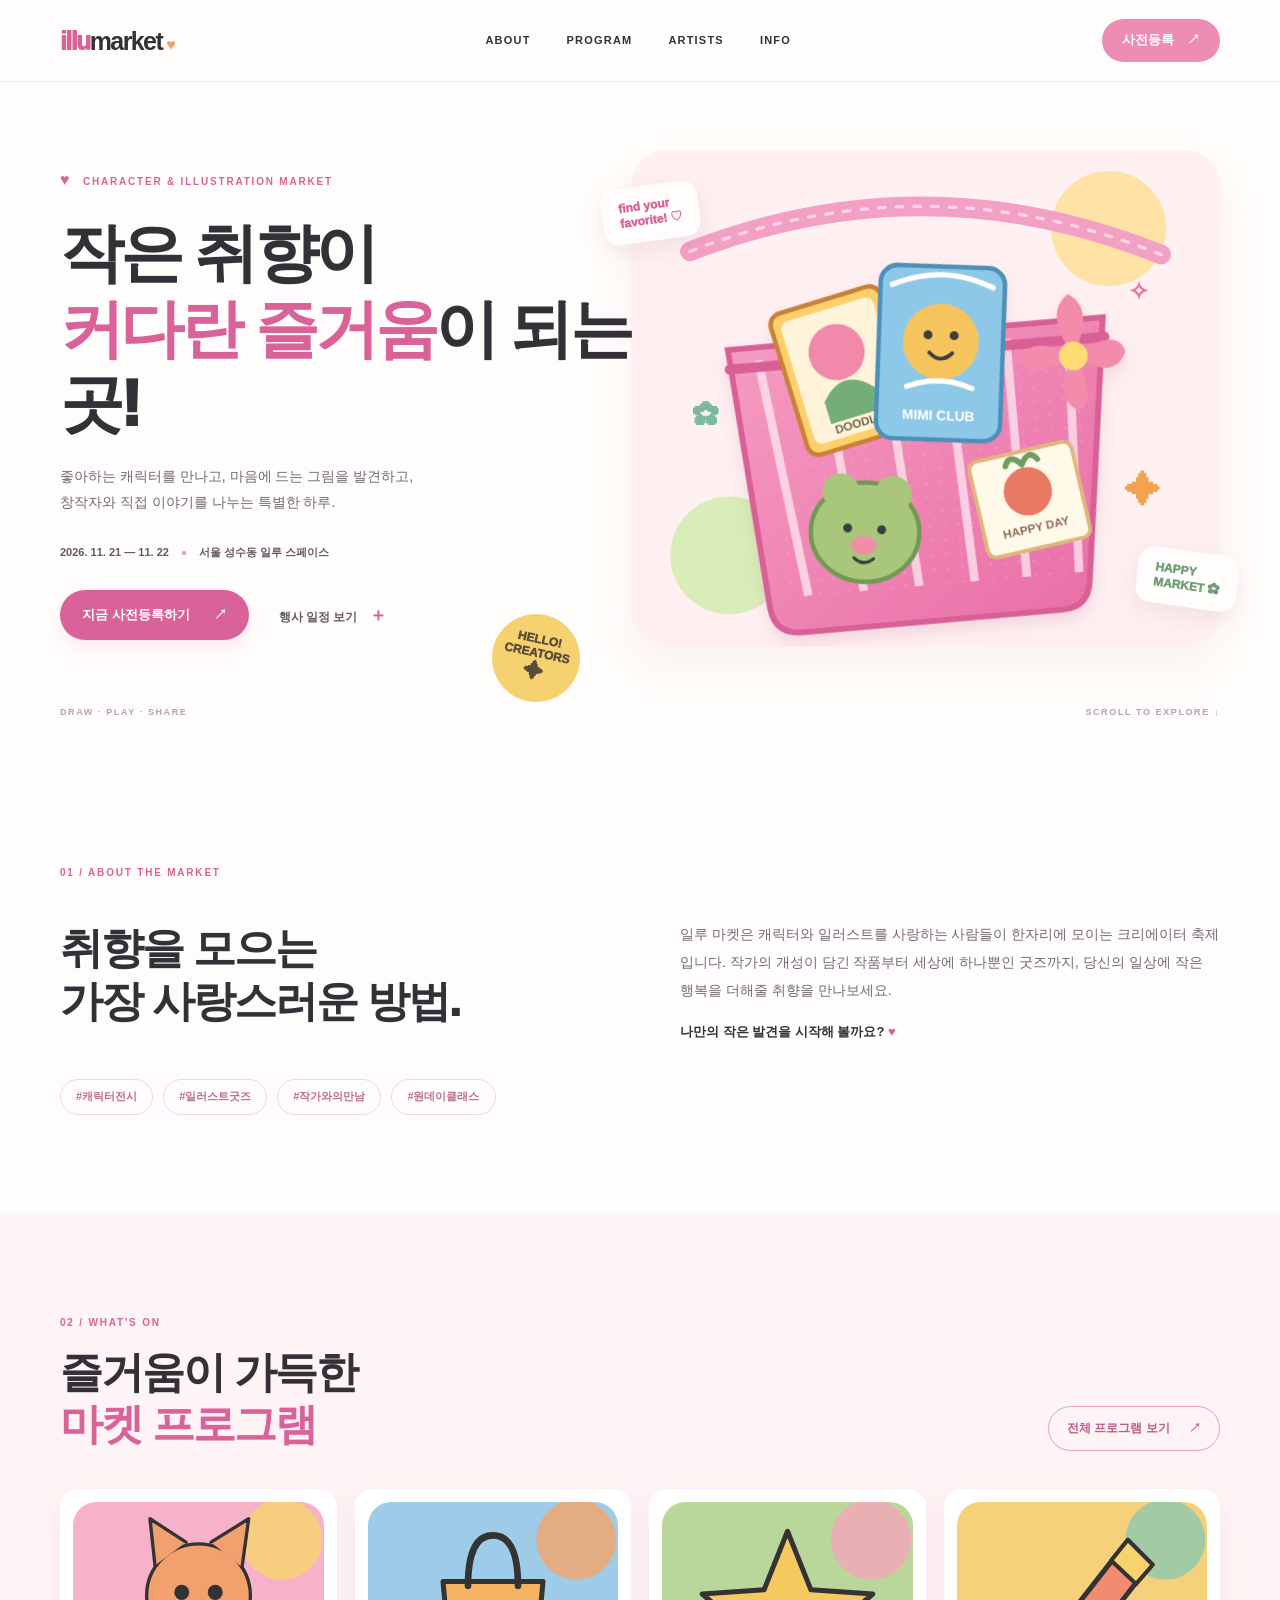
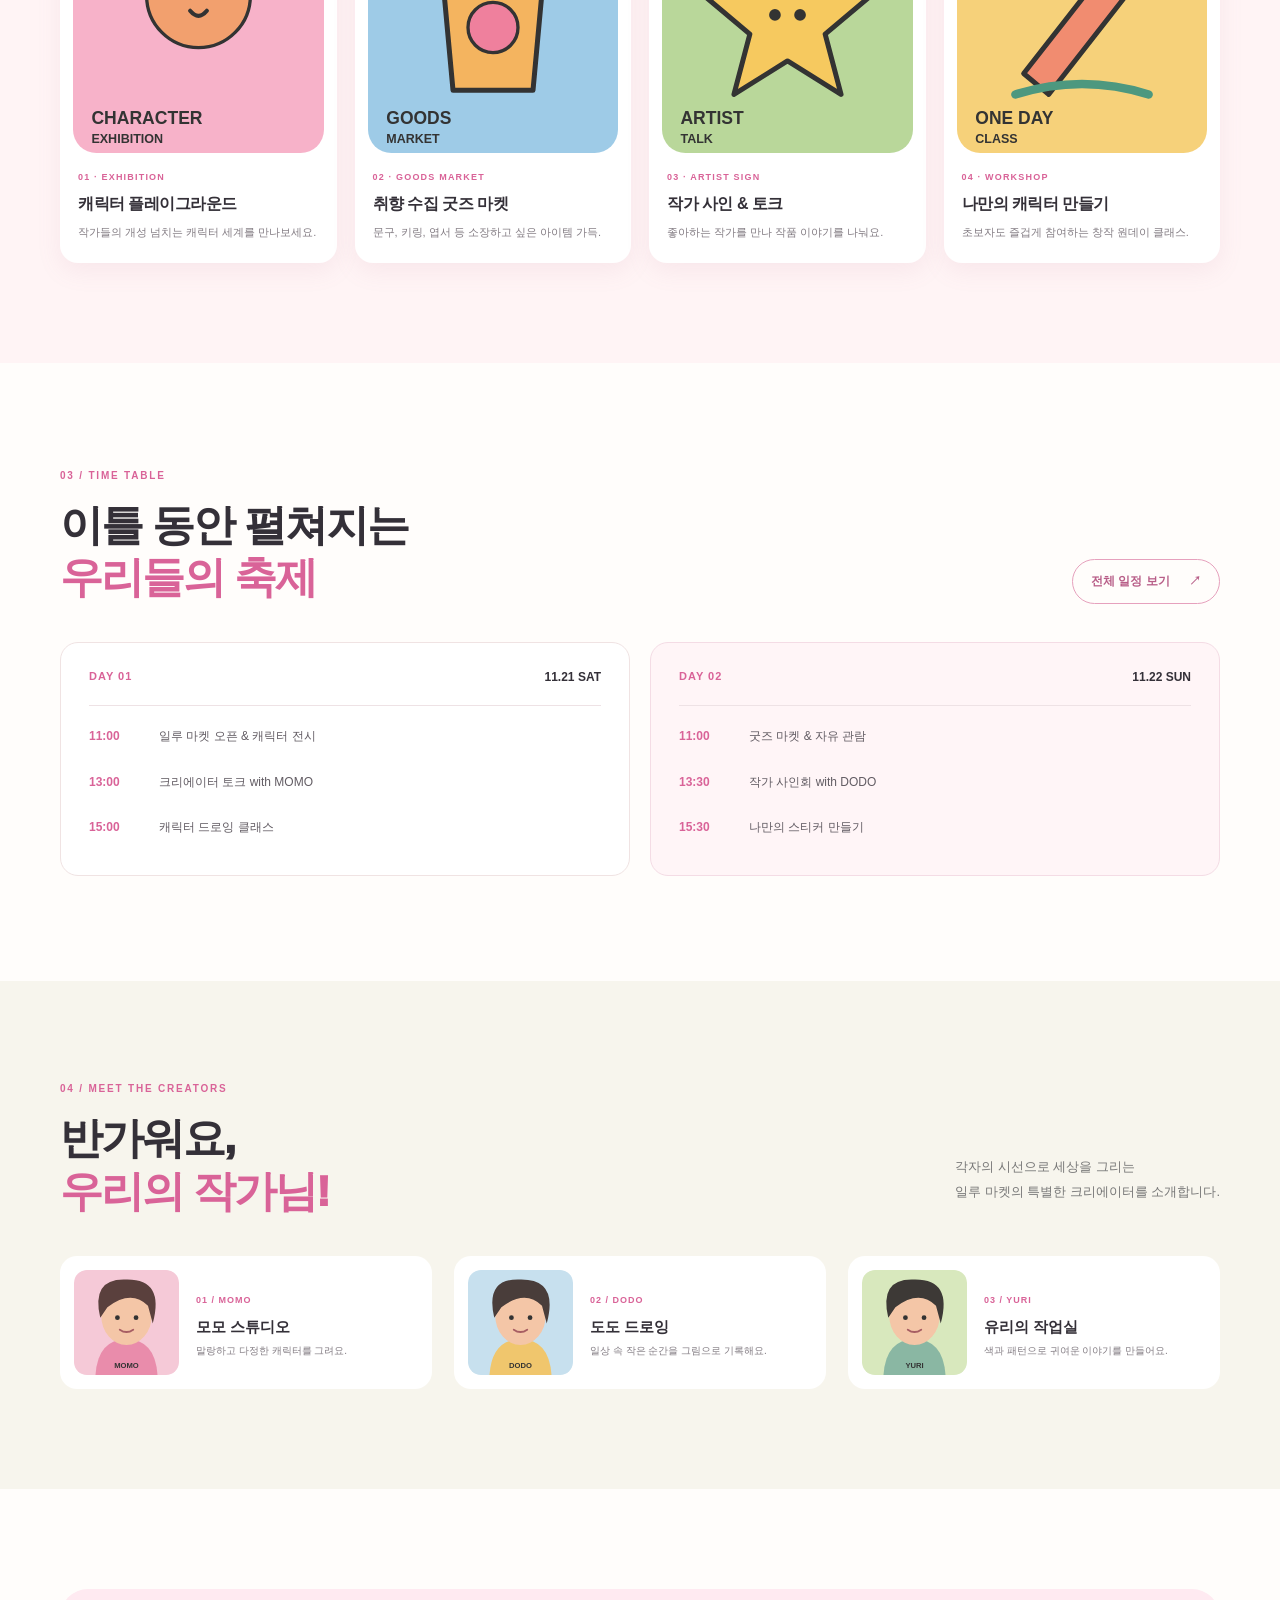
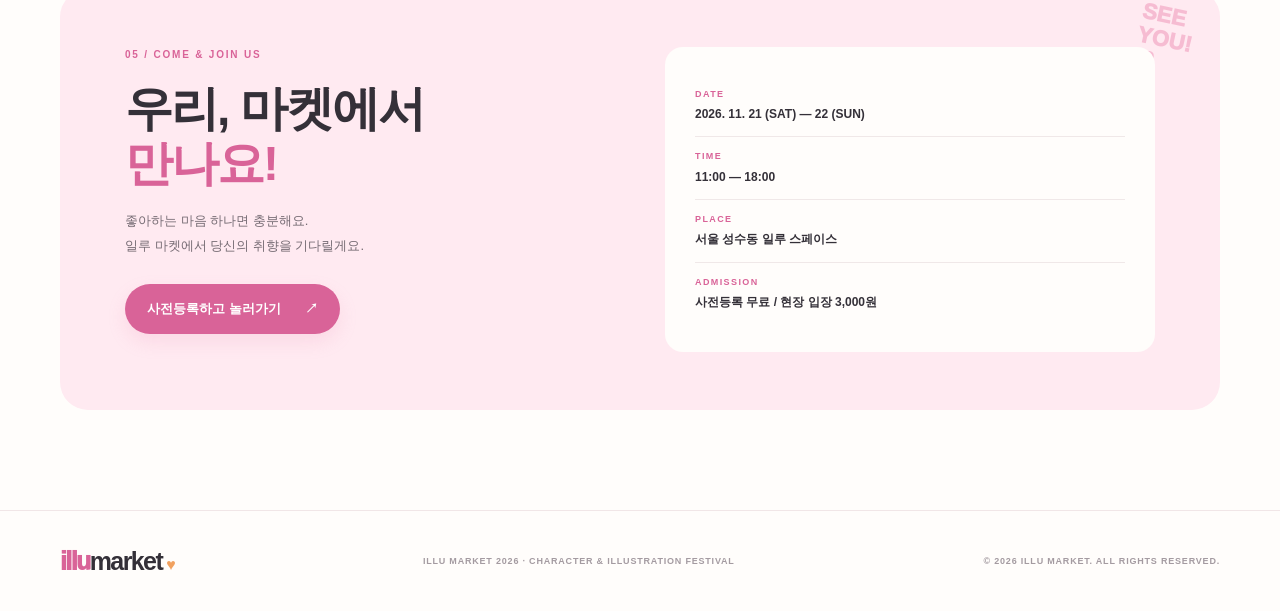
==== index.html @ d13d4440 "Add files via upload" ====
<!DOCTYPE html>
<html lang="ko">
<head>
  <meta charset="UTF-8">
  <meta name="viewport" content="width=device-width, initial-scale=1.0">
  <meta name="description" content="캐릭터 창작자와 일러스트 작가가 함께하는 일루 마켓 2026">
  <title>ILLU MARKET 2026 | 일루 마켓</title>
  <link rel="stylesheet" href="css/style.css">
  <script src="js/main.js" defer></script>
</head>
<body>
  <header class="site-header">
    <a class="brand" href="#home" aria-label="일루 마켓 홈">illu<span>market</span><b>♥</b></a>
    <nav class="main-nav" aria-label="주요 메뉴">
      <a href="#about">ABOUT</a><a href="#program">PROGRAM</a><a href="#artists">ARTISTS</a><a href="#info">INFO</a>
    </nav>
    <a class="header-cta" href="register.html">사전등록 <span>↗</span></a>
    <button class="menu-toggle" aria-label="메뉴 열기">☰</button>
  </header>

  <main id="home">
    <section class="hero section-wrap">
      <div class="hero-copy">
        <p class="eyebrow"><span>♥</span> CHARACTER & ILLUSTRATION MARKET</p>
        <h1>작은 취향이<br><em>커다란 즐거움</em>이 되는 곳!</h1>
        <p class="hero-desc">좋아하는 캐릭터를 만나고, 마음에 드는 그림을 발견하고,<br>창작자와 직접 이야기를 나누는 특별한 하루.</p>
        <div class="hero-meta"><span>2026. 11. 21 — 11. 22</span><i></i><span>서울 성수동 일루 스페이스</span></div>
        <div class="hero-actions"><a class="btn-primary" href="register.html">지금 사전등록하기 <b>↗</b></a><button class="text-button" data-modal="schedule-modal">행사 일정 보기 <span>＋</span></button></div>
        <div class="hero-sticker">HELLO!<br>CREATORS <span>✦</span></div>
      </div>
      <div class="hero-art"><img src="assets/hero-market.svg" alt="핑크 장바구니 안에 캐릭터 굿즈와 일러스트 소품이 담긴 축제 메인 일러스트"><span class="floating-note note-one">find your<br>favorite! ♡</span><span class="floating-note note-two">HAPPY<br>MARKET ✿</span></div>
      <div class="hero-bottom"><span>DRAW · PLAY · SHARE</span><span>SCROLL TO EXPLORE ↓</span></div>
    </section>

    <section class="intro section-wrap" id="about">
      <div class="section-label">01 / ABOUT THE MARKET</div>
      <div class="intro-grid"><h2>취향을 모으는<br>가장 사랑스러운 방법.</h2><div><p>일루 마켓은 캐릭터와 일러스트를 사랑하는 사람들이 한자리에 모이는 크리에이터 축제입니다. 작가의 개성이 담긴 작품부터 세상에 하나뿐인 굿즈까지, 당신의 일상에 작은 행복을 더해줄 취향을 만나보세요.</p><strong>나만의 작은 발견을 시작해 볼까요? <span>♥</span></strong></div></div>
      <div class="keyword-row"><span>#캐릭터전시</span><span>#일러스트굿즈</span><span>#작가와의만남</span><span>#원데이클래스</span></div>
    </section>

    <section class="program-section" id="program">
      <div class="section-wrap">
        <div class="section-heading"><div><div class="section-label">02 / WHAT'S ON</div><h2>즐거움이 가득한<br><em>마켓 프로그램</em></h2></div><button class="btn-outline" data-modal="program-modal">전체 프로그램 보기 <b>↗</b></button></div>
        <div class="program-grid">
          <article class="program-card"><img src="assets/character-exhibition.svg" alt="캐릭터 전시 일러스트"><div class="card-meta">01 · EXHIBITION</div><h3>캐릭터 플레이그라운드</h3><p>작가들의 개성 넘치는 캐릭터 세계를 만나보세요.</p></article>
          <article class="program-card"><img src="assets/goods-market.svg" alt="굿즈 마켓 일러스트"><div class="card-meta">02 · GOODS MARKET</div><h3>취향 수집 굿즈 마켓</h3><p>문구, 키링, 엽서 등 소장하고 싶은 아이템 가득.</p></article>
          <article class="program-card"><img src="assets/artist-talk.svg" alt="작가 토크 일러스트"><div class="card-meta">03 · ARTIST SIGN</div><h3>작가 사인 & 토크</h3><p>좋아하는 작가를 만나 작품 이야기를 나눠요.</p></article>
          <article class="program-card"><img src="assets/one-day-class.svg" alt="원데이 클래스 일러스트"><div class="card-meta">04 · WORKSHOP</div><h3>나만의 캐릭터 만들기</h3><p>초보자도 즐겁게 참여하는 창작 원데이 클래스.</p></article>
        </div>
      </div>
    </section>

    <section class="schedule section-wrap">
      <div class="section-heading"><div><div class="section-label">03 / TIME TABLE</div><h2>이틀 동안 펼쳐지는<br><em>우리들의 축제</em></h2></div><button class="btn-outline" data-modal="schedule-modal">전체 일정 보기 <b>↗</b></button></div>
      <div class="schedule-preview">
        <div class="day-card"><div class="day-top"><span>DAY 01</span><b>11.21 SAT</b></div><div class="time-row"><time>11:00</time><span>일루 마켓 오픈 & 캐릭터 전시</span></div><div class="time-row"><time>13:00</time><span>크리에이터 토크 with MOMO</span></div><div class="time-row"><time>15:00</time><span>캐릭터 드로잉 클래스</span></div></div>
        <div class="day-card day-pink"><div class="day-top"><span>DAY 02</span><b>11.22 SUN</b></div><div class="time-row"><time>11:00</time><span>굿즈 마켓 & 자유 관람</span></div><div class="time-row"><time>13:30</time><span>작가 사인회 with DODO</span></div><div class="time-row"><time>15:30</time><span>나만의 스티커 만들기</span></div></div>
      </div>
    </section>

    <section class="artists-section" id="artists"><div class="section-wrap">
      <div class="section-heading"><div><div class="section-label">04 / MEET THE CREATORS</div><h2>반가워요,<br><em>우리의 작가님!</em></h2></div><p class="heading-desc">각자의 시선으로 세상을 그리는<br>일루 마켓의 특별한 크리에이터를 소개합니다.</p></div>
      <div class="artist-grid">
        <article class="artist"><img src="assets/artist-1.svg" alt="일러스트 작가 모모 캐릭터 초상화"><div><b>01 / MOMO</b><h3>모모 스튜디오</h3><p>말랑하고 다정한 캐릭터를 그려요.</p></div></article>
        <article class="artist"><img src="assets/artist-2.svg" alt="일러스트 작가 도도 캐릭터 초상화"><div><b>02 / DODO</b><h3>도도 드로잉</h3><p>일상 속 작은 순간을 그림으로 기록해요.</p></div></article>
        <article class="artist"><img src="assets/artist-3.svg" alt="일러스트 작가 유리 캐릭터 초상화"><div><b>03 / YURI</b><h3>유리의 작업실</h3><p>색과 패턴으로 귀여운 이야기를 만들어요.</p></div></article>
      </div>
    </div></section>

    <section class="visit section-wrap" id="info">
      <div class="visit-card"><div><div class="section-label">05 / COME & JOIN US</div><h2>우리, 마켓에서<br><em>만나요!</em></h2><p>좋아하는 마음 하나면 충분해요.<br>일루 마켓에서 당신의 취향을 기다릴게요.</p><a class="btn-primary" href="register.html">사전등록하고 놀러가기 <b>↗</b></a></div><div class="visit-details"><div><small>DATE</small><b>2026. 11. 21 (SAT) — 22 (SUN)</b></div><div><small>TIME</small><b>11:00 — 18:00</b></div><div><small>PLACE</small><b>서울 성수동 일루 스페이스</b></div><div><small>ADMISSION</small><b>사전등록 무료 / 현장 입장 3,000원</b></div></div><span class="visit-doodle">SEE<br>YOU!<br>♡</span></div>
    </section>
  </main>

  <footer class="site-footer"><a class="brand" href="#home">illu<span>market</span><b>♥</b></a><p>ILLU MARKET 2026 · CHARACTER & ILLUSTRATION FESTIVAL</p><span>© 2026 ILLU MARKET. ALL RIGHTS RESERVED.</span></footer>

  <!-- 일정 팝업 -->
  <div class="modal" id="schedule-modal" role="dialog" aria-modal="true" aria-labelledby="schedule-title">
    <div class="modal-panel"><button class="modal-close" aria-label="닫기">×</button><div class="section-label">FULL TIME TABLE</div><h2 id="schedule-title">전체 행사 일정</h2>
      <h3>DAY 01 · 11월 21일 토요일</h3><div class="modal-line"><time>11:00</time><span>마켓 오픈 / 캐릭터 전시</span></div><div class="modal-line"><time>12:00</time><span>굿즈 마켓 자유 관람</span></div><div class="modal-line"><time>13:00</time><span>크리에이터 토크 · MOMO</span></div><div class="modal-line"><time>15:00</time><span>캐릭터 드로잉 클래스</span></div><div class="modal-line"><time>17:30</time><span>1일차 마감 이벤트</span></div>
      <h3>DAY 02 · 11월 22일 일요일</h3><div class="modal-line"><time>11:00</time><span>마켓 오픈 / 굿즈 마켓</span></div><div class="modal-line"><time>13:30</time><span>작가 사인회 · DODO</span></div><div class="modal-line"><time>15:30</time><span>나만의 스티커 만들기</span></div><div class="modal-line"><time>17:30</time><span>클로징 & 마켓 종료</span></div>
    </div>
  </div>
  <!-- 프로그램 팝업 -->
  <div class="modal" id="program-modal" role="dialog" aria-modal="true" aria-labelledby="program-title">
    <div class="modal-panel"><button class="modal-close" aria-label="닫기">×</button><div class="section-label">ALL PROGRAMS</div><h2 id="program-title">전체 프로그램 안내</h2>
      <div class="program-detail"><b>01 · 캐릭터 플레이그라운드</b><p>신진 캐릭터 작가들의 오리지널 작품과 세계관을 감상하는 전시 공간입니다. 양일 11:00–18:00</p></div>
      <div class="program-detail"><b>02 · 취향 수집 굿즈 마켓</b><p>스티커, 엽서, 키링, 문구류 등 작가의 개성이 담긴 굿즈를 현장에서 만나보세요. 양일 11:00–18:00</p></div>
      <div class="program-detail"><b>03 · 작가 사인 & 토크</b><p>참여 작가의 작업 과정과 캐릭터 탄생 이야기를 듣고 사인을 받을 수 있어요. 11월 22일 13:30</p></div>
      <div class="program-detail"><b>04 · 나만의 캐릭터 만들기</b><p>간단한 드로잉과 컬러링으로 나만의 캐릭터 굿즈를 만들어 보는 소규모 클래스입니다. 사전 예약 필수</p></div>
      <a class="btn-primary modal-cta" href="register.html">클래스 예약하기 ↗</a>
    </div>
  </div>
</body>
</html>
---- css/style.css ----
/* 기본 설정 */
:root{--pink:#ee8db4;--pink-dark:#d96398;--cream:#fff8f0;--ink:#343038;--muted:#77717a;--green:#9fbd83;--orange:#f1a15f}
*{box-sizing:border-box}html{scroll-behavior:smooth}body{margin:0;background:#fffdfb;color:var(--ink);font-family:"Pretendard","Noto Sans KR",Arial,sans-serif;line-height:1.6}a{color:inherit;text-decoration:none}button{font:inherit;cursor:pointer}.section-wrap{width:min(1160px,calc(100% - 64px));margin:0 auto}
.site-header{height:82px;padding:0 max(32px,calc((100vw - 1160px)/2));display:flex;align-items:center;justify-content:space-between;background:#fffdfb;position:sticky;top:0;z-index:20;border-bottom:1px solid #f4e8e9}
.brand{font-size:25px;font-weight:1000;letter-spacing:-1.6px;color:var(--pink-dark)}.brand span{color:var(--ink);font-weight:800}.brand b{font-size:16px;margin-left:4px;color:var(--orange)}
.main-nav{display:flex;gap:36px;font-size:11px;font-weight:900;letter-spacing:1.2px}.main-nav a:hover{color:var(--pink-dark)}
.header-cta{background:var(--pink);color:white;padding:11px 20px;border-radius:30px;font-size:13px;font-weight:800}.header-cta span{margin-left:9px}.menu-toggle{display:none;border:0;background:none;font-size:23px}
.hero{min-height:650px;padding:68px 0 34px;display:grid;grid-template-columns:1fr 1.03fr;align-items:center;position:relative}.hero-copy{position:relative;z-index:2}.eyebrow,.section-label{font-size:10px;font-weight:900;letter-spacing:1.8px;color:var(--pink-dark)}.eyebrow span{font-size:16px;margin-right:7px}.hero h1{font-size:clamp(42px,5vw,66px);line-height:1.18;letter-spacing:-3.8px;margin:24px 0 20px;font-weight:1000}.hero h1 em,.section-heading h2 em,.visit-card h2 em{font-style:normal;color:var(--pink-dark)}.hero-desc{font-size:14px;color:#706a71;line-height:1.9}.hero-meta{display:flex;align-items:center;gap:13px;margin:28px 0;font-size:11px;font-weight:800;color:#615a63}.hero-meta i{width:4px;height:4px;background:var(--pink);border-radius:50%}.hero-actions{display:flex;align-items:center;gap:24px}.btn-primary{display:inline-flex;align-items:center;gap:24px;background:var(--pink-dark);color:#fff;padding:15px 22px;border-radius:30px;font-size:13px;font-weight:800;box-shadow:0 8px 18px #e78bb32e;transition:.2s}.btn-primary:hover{transform:translateY(-3px);background:#cf548b}.text-button{border:0;background:none;font-size:12px;font-weight:800;color:#625c63}.text-button span{color:var(--pink-dark);font-size:18px;margin-left:8px}.hero-art{position:relative}.hero-art>img{width:100%;display:block;border-radius:35px;box-shadow:0 18px 40px #d987a51c}.floating-note{position:absolute;background:#fffdfb;padding:13px 17px;border-radius:15px;box-shadow:0 8px 24px #9c6d7c22;font-size:12px;font-weight:1000;line-height:1.25;color:var(--pink-dark);transform:rotate(-8deg)}.note-one{top:7%;left:-5%}.note-two{right:-3%;bottom:8%;transform:rotate(8deg);color:#6e9d78}.hero-sticker{position:absolute;right:9%;bottom:-62px;width:88px;height:88px;border-radius:50%;background:#f6d16f;color:#594b3b;display:grid;place-content:center;text-align:center;font-size:12px;font-weight:1000;line-height:1.2;transform:rotate(12deg);z-index:3}.hero-sticker span{font-size:20px}.hero-bottom{grid-column:1/-1;display:flex;justify-content:space-between;margin-top:58px;color:#b1a6aa;font-size:9px;font-weight:900;letter-spacing:1.6px}
.intro{padding:112px 0 100px}.intro-grid{display:grid;grid-template-columns:1fr 1fr;gap:80px;align-items:center;margin:25px 0 35px}.intro h2,.section-heading h2{font-size:43px;line-height:1.23;letter-spacing:-2px;margin:0;font-weight:1000}.intro-grid p{font-size:14px;color:#716a72;line-height:2}.intro-grid strong{font-size:13px}.intro-grid strong span{color:var(--pink-dark)}.keyword-row{display:flex;gap:10px;flex-wrap:wrap}.keyword-row span{border:1px solid #f1d7e1;color:#bd6c91;border-radius:30px;padding:8px 15px;font-size:11px;font-weight:800}
.program-section{background:#fff4f5;padding:100px 0}.section-heading{display:flex;justify-content:space-between;align-items:end;margin-bottom:38px}.section-heading h2{margin-top:15px}.btn-outline{border:1px solid #e6a1bd;background:transparent;color:#b85e88;border-radius:30px;padding:12px 18px;font-size:12px;font-weight:800}.btn-outline b{margin-left:16px}.program-grid{display:grid;grid-template-columns:repeat(4,1fr);gap:18px}.program-card{background:#fff;border-radius:18px;padding:13px 13px 21px;box-shadow:0 8px 24px #bd78931a;transition:.25s}.program-card:hover{transform:translateY(-7px)}.program-card img{width:100%;border-radius:13px;display:block}.card-meta{font-size:9px;font-weight:900;letter-spacing:1.2px;color:var(--pink-dark);margin:17px 5px 7px}.program-card h3{font-size:16px;margin:0 5px 6px;letter-spacing:-.5px}.program-card p{font-size:11px;color:#827b82;margin:0 5px;line-height:1.7}
.schedule{padding:105px 0}.schedule-preview{display:grid;grid-template-columns:1fr 1fr;gap:20px}.day-card{border:1px solid #f0e3e3;border-radius:18px;padding:25px 28px;background:#fff}.day-pink{background:#fff5f7;border-color:#f4dce5}.day-top{display:flex;justify-content:space-between;padding-bottom:18px;border-bottom:1px solid #eee2e5;margin-bottom:8px}.day-top span{font-size:11px;color:var(--pink-dark);font-weight:900;letter-spacing:1px}.day-top b{font-size:12px}.time-row{display:flex;gap:25px;padding:13px 0;font-size:12px}.time-row time{color:var(--pink-dark);font-weight:900;min-width:45px}.time-row span{color:#625c63}
.artists-section{background:#f7f5ed;padding:100px 0}.heading-desc{font-size:13px;color:#777;line-height:1.9}.artist-grid{display:grid;grid-template-columns:repeat(3,1fr);gap:22px}.artist{display:flex;align-items:center;gap:17px;background:#fff;border-radius:17px;padding:14px}.artist img{width:105px;height:105px;object-fit:cover;border-radius:13px}.artist b{font-size:9px;color:var(--pink-dark);letter-spacing:1px}.artist h3{font-size:15px;margin:4px 0}.artist p{font-size:10px;color:#827b82;margin:0}
.visit{padding:100px 0}.visit-card{position:relative;overflow:hidden;background:#ffeaf1;border-radius:28px;padding:58px 65px;display:grid;grid-template-columns:1fr 1fr;gap:50px}.visit-card h2{font-size:48px;line-height:1.15;letter-spacing:-2px;margin:18px 0}.visit-card p{font-size:13px;color:#756b73;line-height:1.9;margin-bottom:25px}.visit-details{align-self:center;background:#fffdfb;padding:28px 30px;border-radius:18px;position:relative;z-index:1}.visit-details div{padding:12px 0;border-bottom:1px solid #f0e8e8;display:flex;flex-direction:column;gap:4px}.visit-details div:last-child{border:0}.visit-details small{font-size:9px;color:var(--pink-dark);font-weight:900;letter-spacing:1.4px}.visit-details b{font-size:12px}.visit-doodle{position:absolute;right:28px;top:15px;color:#f2a4c2;opacity:.65;font-size:22px;line-height:1.1;font-weight:1000;transform:rotate(12deg)}
.site-footer{border-top:1px solid #f1e6e7;padding:30px max(32px,calc((100vw - 1160px)/2));display:flex;align-items:center;justify-content:space-between;gap:15px}.site-footer p,.site-footer>span{font-size:9px;color:#a49ba1;letter-spacing:.8px;font-weight:800}
.modal{position:fixed;inset:0;background:#30242c99;display:none;align-items:center;justify-content:center;padding:20px;z-index:50}.modal.is-open{display:flex}.modal-panel{background:#fffdfb;border-radius:22px;width:min(600px,100%);max-height:85vh;overflow:auto;padding:36px;position:relative;box-shadow:0 20px 70px #2b1b2633}.modal-close{position:absolute;right:20px;top:14px;border:0;background:#fff0f4;color:#b85e88;border-radius:50%;width:34px;height:34px;font-size:24px}.modal-panel h2{font-size:30px;letter-spacing:-1px;margin:8px 0 25px}.modal-panel h3{font-size:14px;background:#fff0f4;padding:10px 13px;border-radius:8px;margin:24px 0 8px}.modal-line{display:flex;gap:22px;padding:12px 8px;border-bottom:1px solid #f0e9e9;font-size:13px}.modal-line time{font-weight:900;color:var(--pink-dark);min-width:45px}.program-detail{padding:15px 0;border-bottom:1px solid #f0e9e9}.program-detail b{font-size:14px}.program-detail p{font-size:12px;color:#777;line-height:1.8;margin:7px 0 0}.modal-cta{margin-top:22px}
@media(max-width:850px){.main-nav{gap:16px}.hero{grid-template-columns:1fr 1fr}.hero h1{font-size:46px}.program-grid{grid-template-columns:repeat(2,1fr)}.artist-grid{grid-template-columns:1fr}.artist{max-width:500px}.visit-card{padding:42px;gap:25px}}
@media(max-width:600px){.section-wrap{width:calc(100% - 36px)}.site-header{height:68px;padding:0 18px}.main-nav{display:none;position:absolute;top:68px;left:0;right:0;background:#fff;padding:22px;flex-direction:column;box-shadow:0 10px 15px #0000000a}.main-nav.open{display:flex}.header-cta{margin-left:auto;margin-right:14px;padding:9px 14px;font-size:11px}.menu-toggle{display:block}.hero{display:flex;flex-direction:column;align-items:stretch;padding-top:48px;gap:28px}.hero h1{font-size:43px;letter-spacing:-2.5px}.hero-desc br{display:none}.hero-meta{flex-wrap:wrap;font-size:10px}.hero-art{width:92%;align-self:center}.hero-bottom{margin-top:15px}.hero-sticker{bottom:-30px;right:4%;width:72px;height:72px;font-size:10px}.intro,.schedule,.visit{padding:72px 0}.intro-grid{grid-template-columns:1fr;gap:12px;margin:20px 0}.intro h2,.section-heading h2{font-size:35px}.section-heading{align-items:flex-start;gap:18px;flex-direction:column}.program-section,.artists-section{padding:72px 0}.program-grid{gap:11px}.program-card{padding:9px 9px 15px}.program-card h3{font-size:13px}.program-card p{font-size:10px}.schedule-preview{grid-template-columns:1fr}.day-card{padding:20px}.time-row{gap:15px;font-size:11px}.artist{gap:12px}.artist img{width:85px;height:85px}.visit-card{grid-template-columns:1fr;padding:35px 23px;gap:25px}.visit-card h2{font-size:40px}.visit-details{padding:20px}.site-footer{padding:25px 18px;flex-wrap:wrap}.site-footer p{order:3;width:100%}.modal-panel{padding:28px 20px}.modal-panel h2{font-size:25px}}
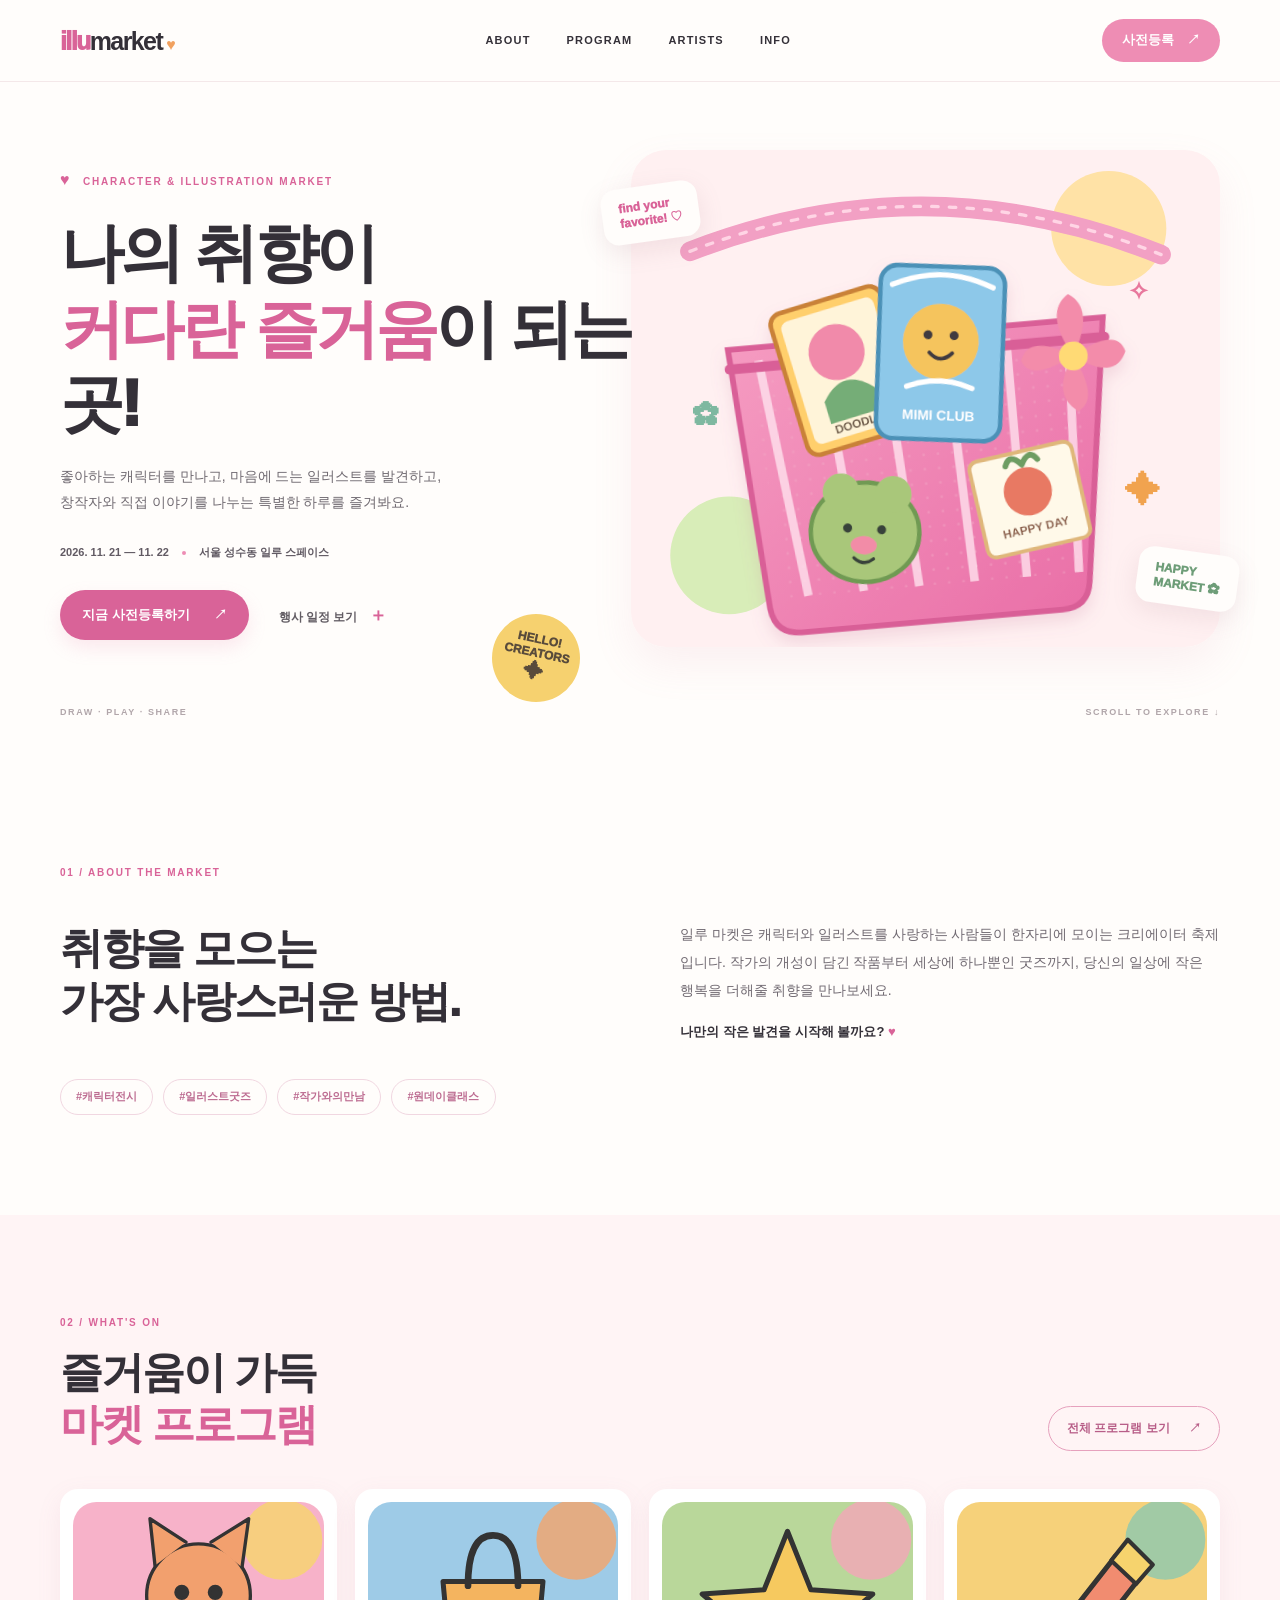
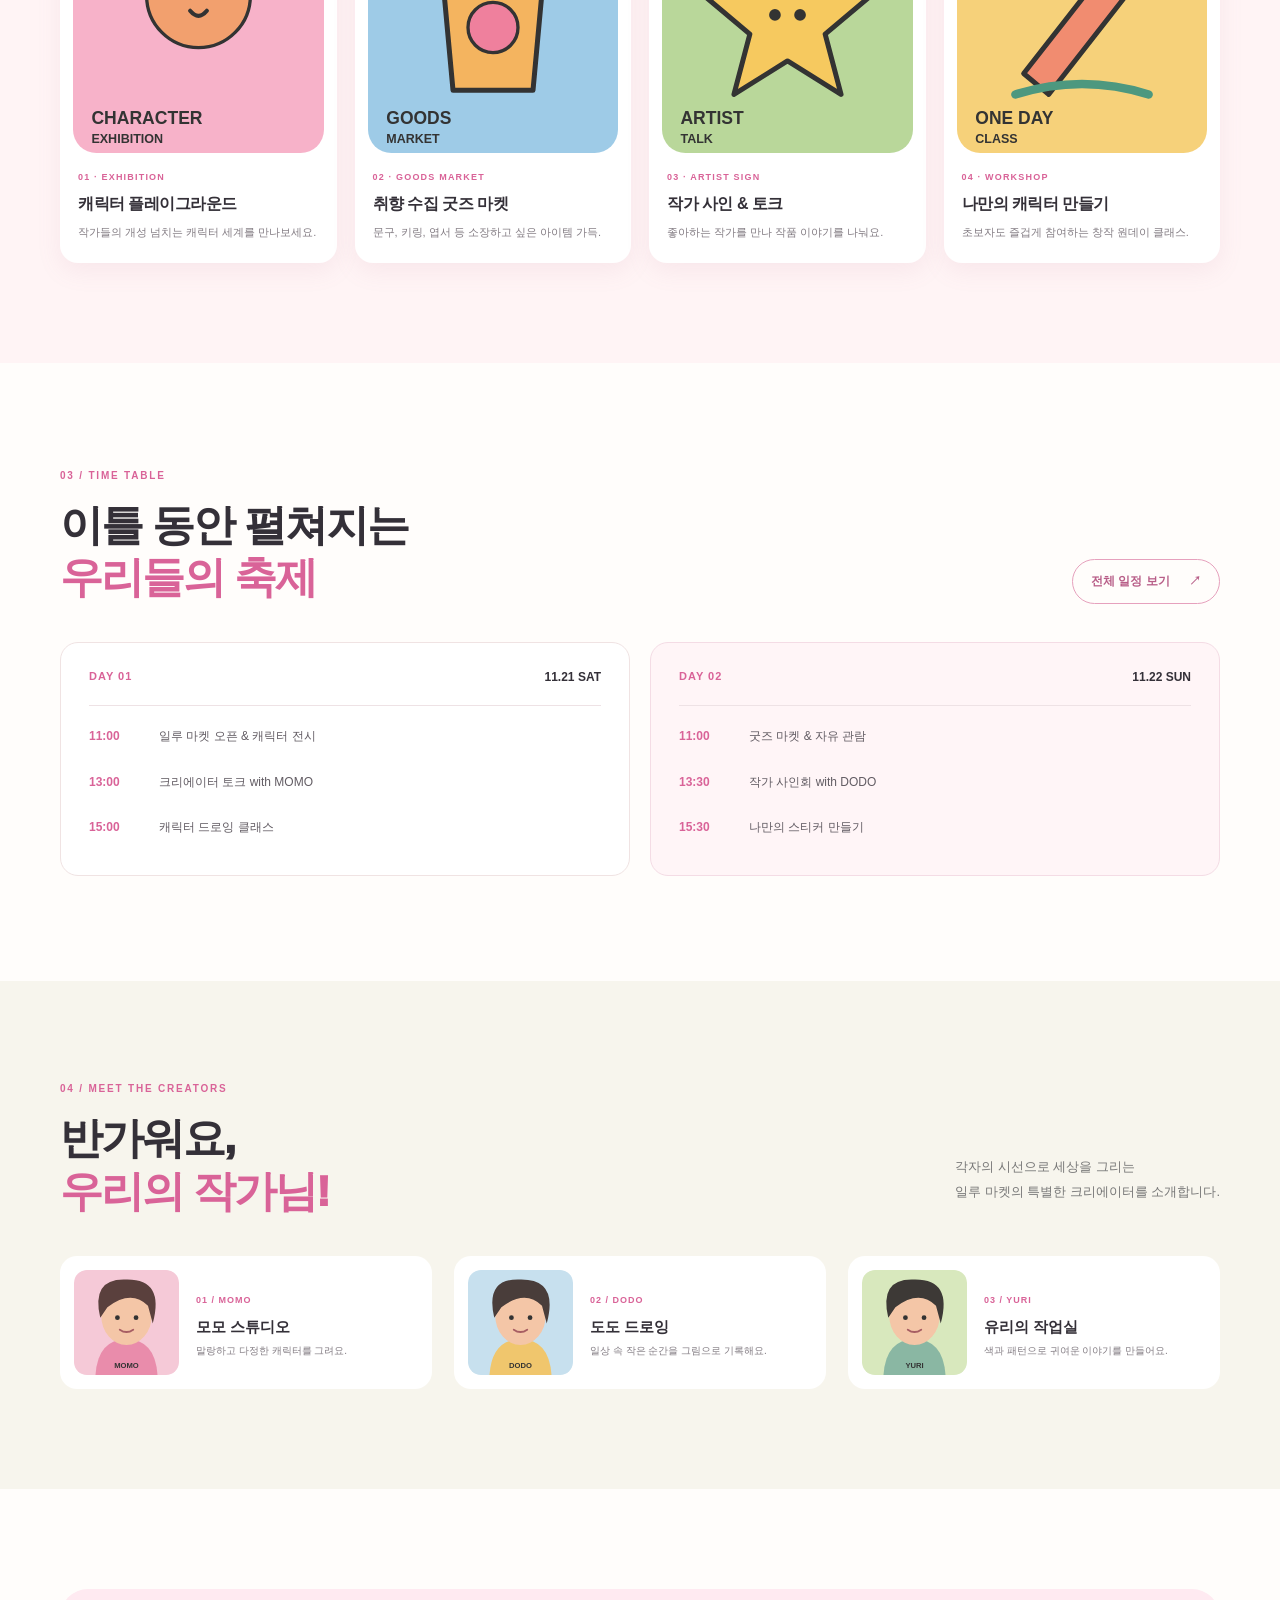
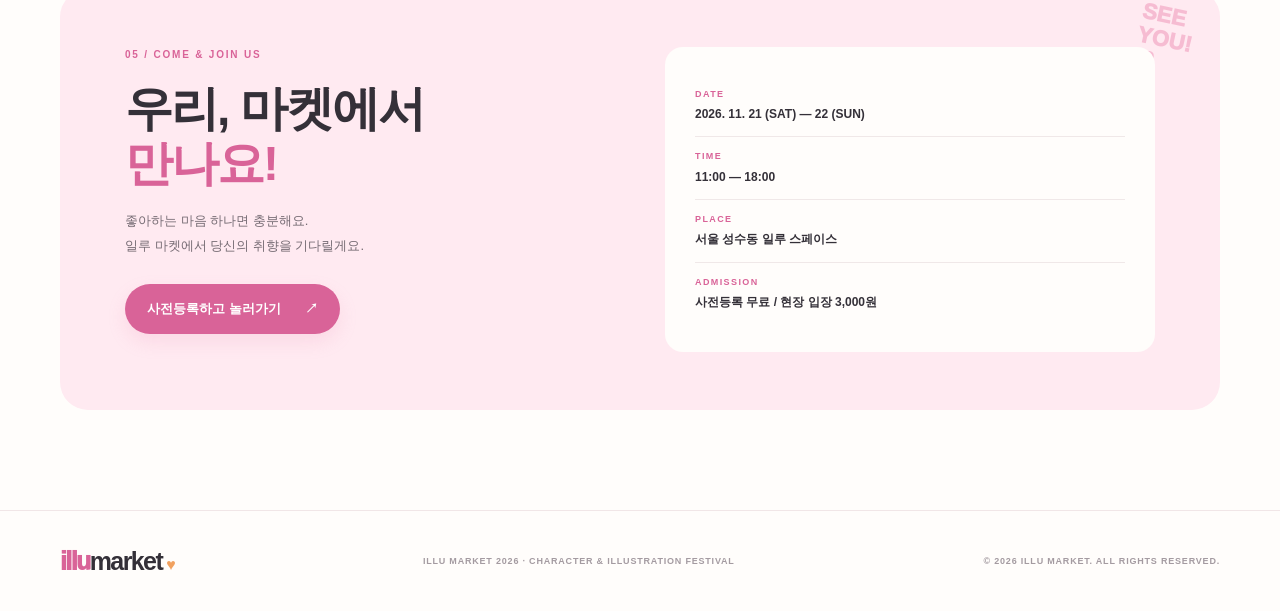
==== commit c3c5771f: "Update index.html" ====
--- a/index.html
+++ b/index.html
@@ -22,8 +22,8 @@
     <section class="hero section-wrap">
       <div class="hero-copy">
         <p class="eyebrow"><span>♥</span> CHARACTER & ILLUSTRATION MARKET</p>
-        <h1>작은 취향이<br><em>커다란 즐거움</em>이 되는 곳!</h1>
-        <p class="hero-desc">좋아하는 캐릭터를 만나고, 마음에 드는 그림을 발견하고,<br>창작자와 직접 이야기를 나누는 특별한 하루.</p>
+        <h1>나의 취향이<br><em>커다란 즐거움</em>이 되는 곳!</h1>
+        <p class="hero-desc">좋아하는 캐릭터를 만나고, 마음에 드는 일러스트를 발견하고,<br>창작자와 직접 이야기를 나누는 특별한 하루를 즐겨봐요.</p>
         <div class="hero-meta"><span>2026. 11. 21 — 11. 22</span><i></i><span>서울 성수동 일루 스페이스</span></div>
         <div class="hero-actions"><a class="btn-primary" href="register.html">지금 사전등록하기 <b>↗</b></a><button class="text-button" data-modal="schedule-modal">행사 일정 보기 <span>＋</span></button></div>
         <div class="hero-sticker">HELLO!<br>CREATORS <span>✦</span></div>
@@ -40,7 +40,7 @@
 
     <section class="program-section" id="program">
       <div class="section-wrap">
-        <div class="section-heading"><div><div class="section-label">02 / WHAT'S ON</div><h2>즐거움이 가득한<br><em>마켓 프로그램</em></h2></div><button class="btn-outline" data-modal="program-modal">전체 프로그램 보기 <b>↗</b></button></div>
+        <div class="section-heading"><div><div class="section-label">02 / WHAT'S ON</div><h2>즐거움이 가득<br><em>마켓 프로그램</em></h2></div><button class="btn-outline" data-modal="program-modal">전체 프로그램 보기 <b>↗</b></button></div>
         <div class="program-grid">
           <article class="program-card"><img src="assets/character-exhibition.svg" alt="캐릭터 전시 일러스트"><div class="card-meta">01 · EXHIBITION</div><h3>캐릭터 플레이그라운드</h3><p>작가들의 개성 넘치는 캐릭터 세계를 만나보세요.</p></article>
           <article class="program-card"><img src="assets/goods-market.svg" alt="굿즈 마켓 일러스트"><div class="card-meta">02 · GOODS MARKET</div><h3>취향 수집 굿즈 마켓</h3><p>문구, 키링, 엽서 등 소장하고 싶은 아이템 가득.</p></article>
@@ -92,4 +92,4 @@
     </div>
   </div>
 </body>
-</html>+</html>
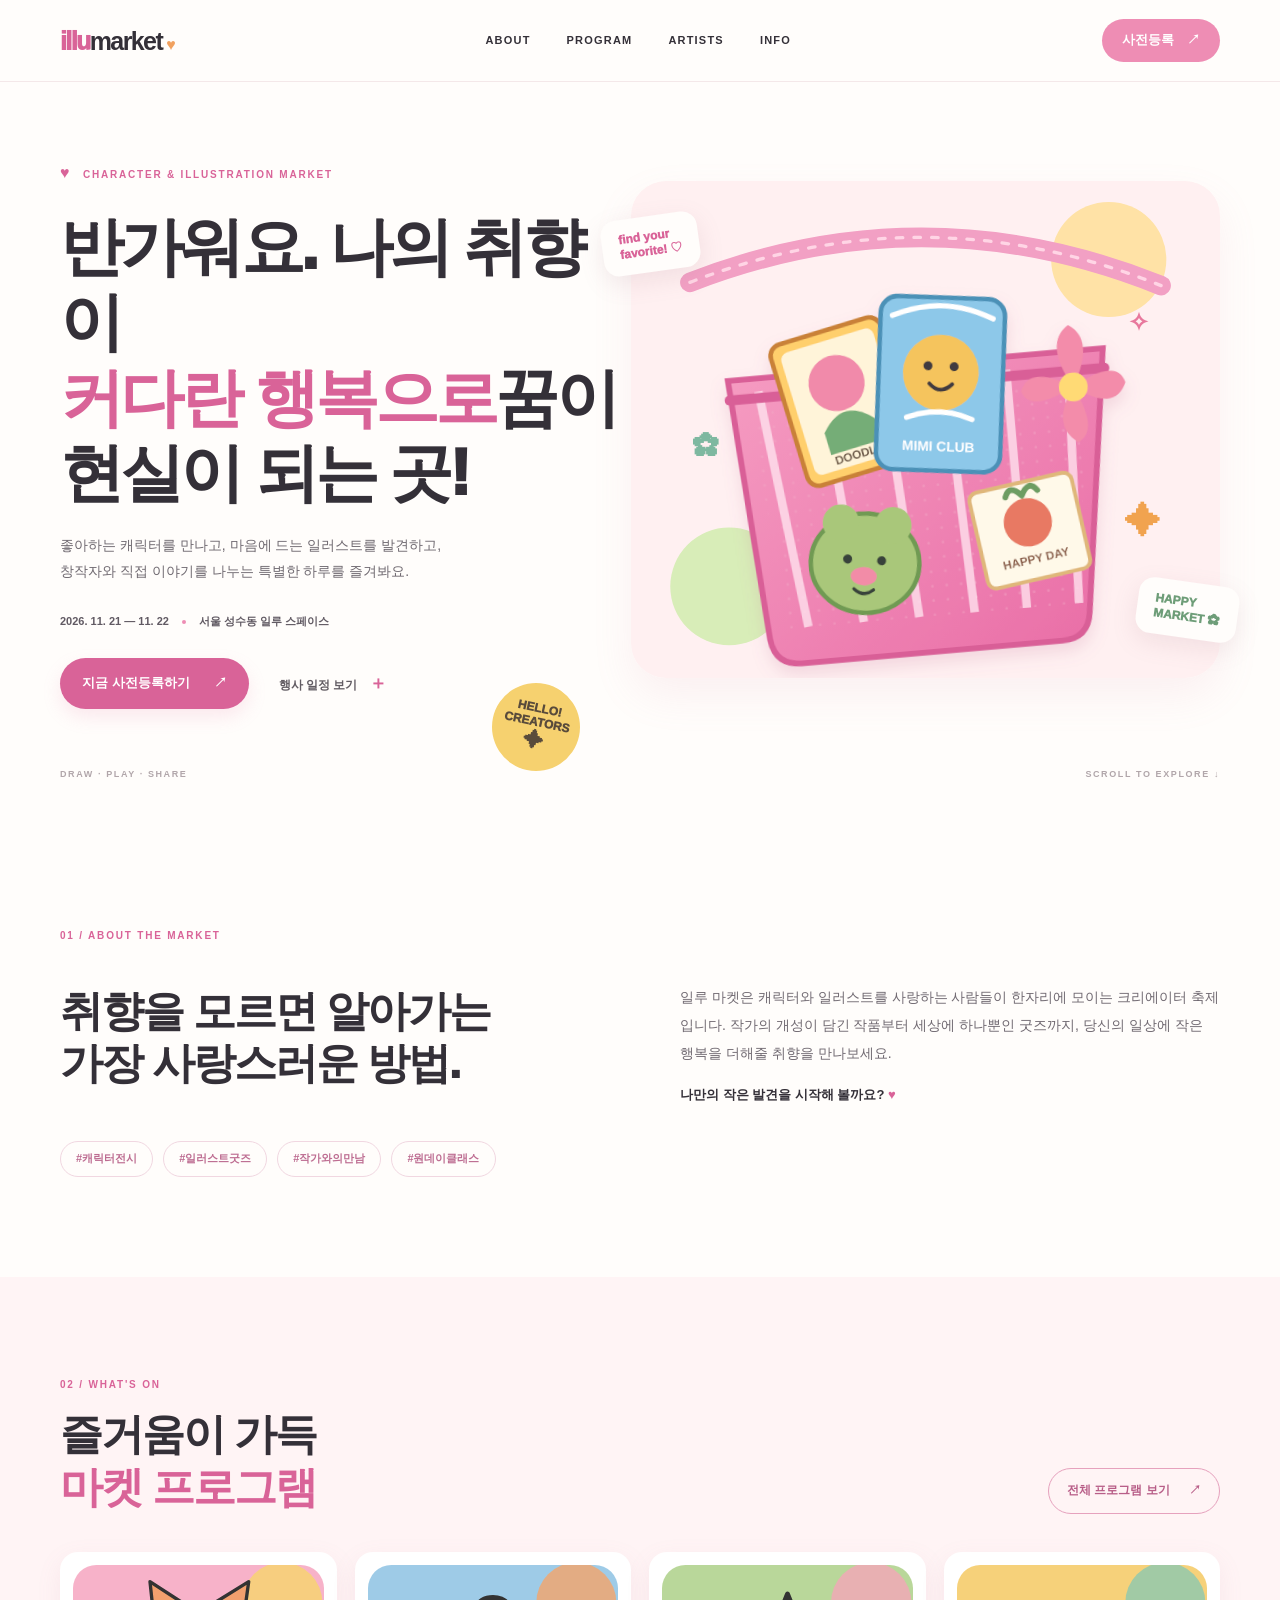
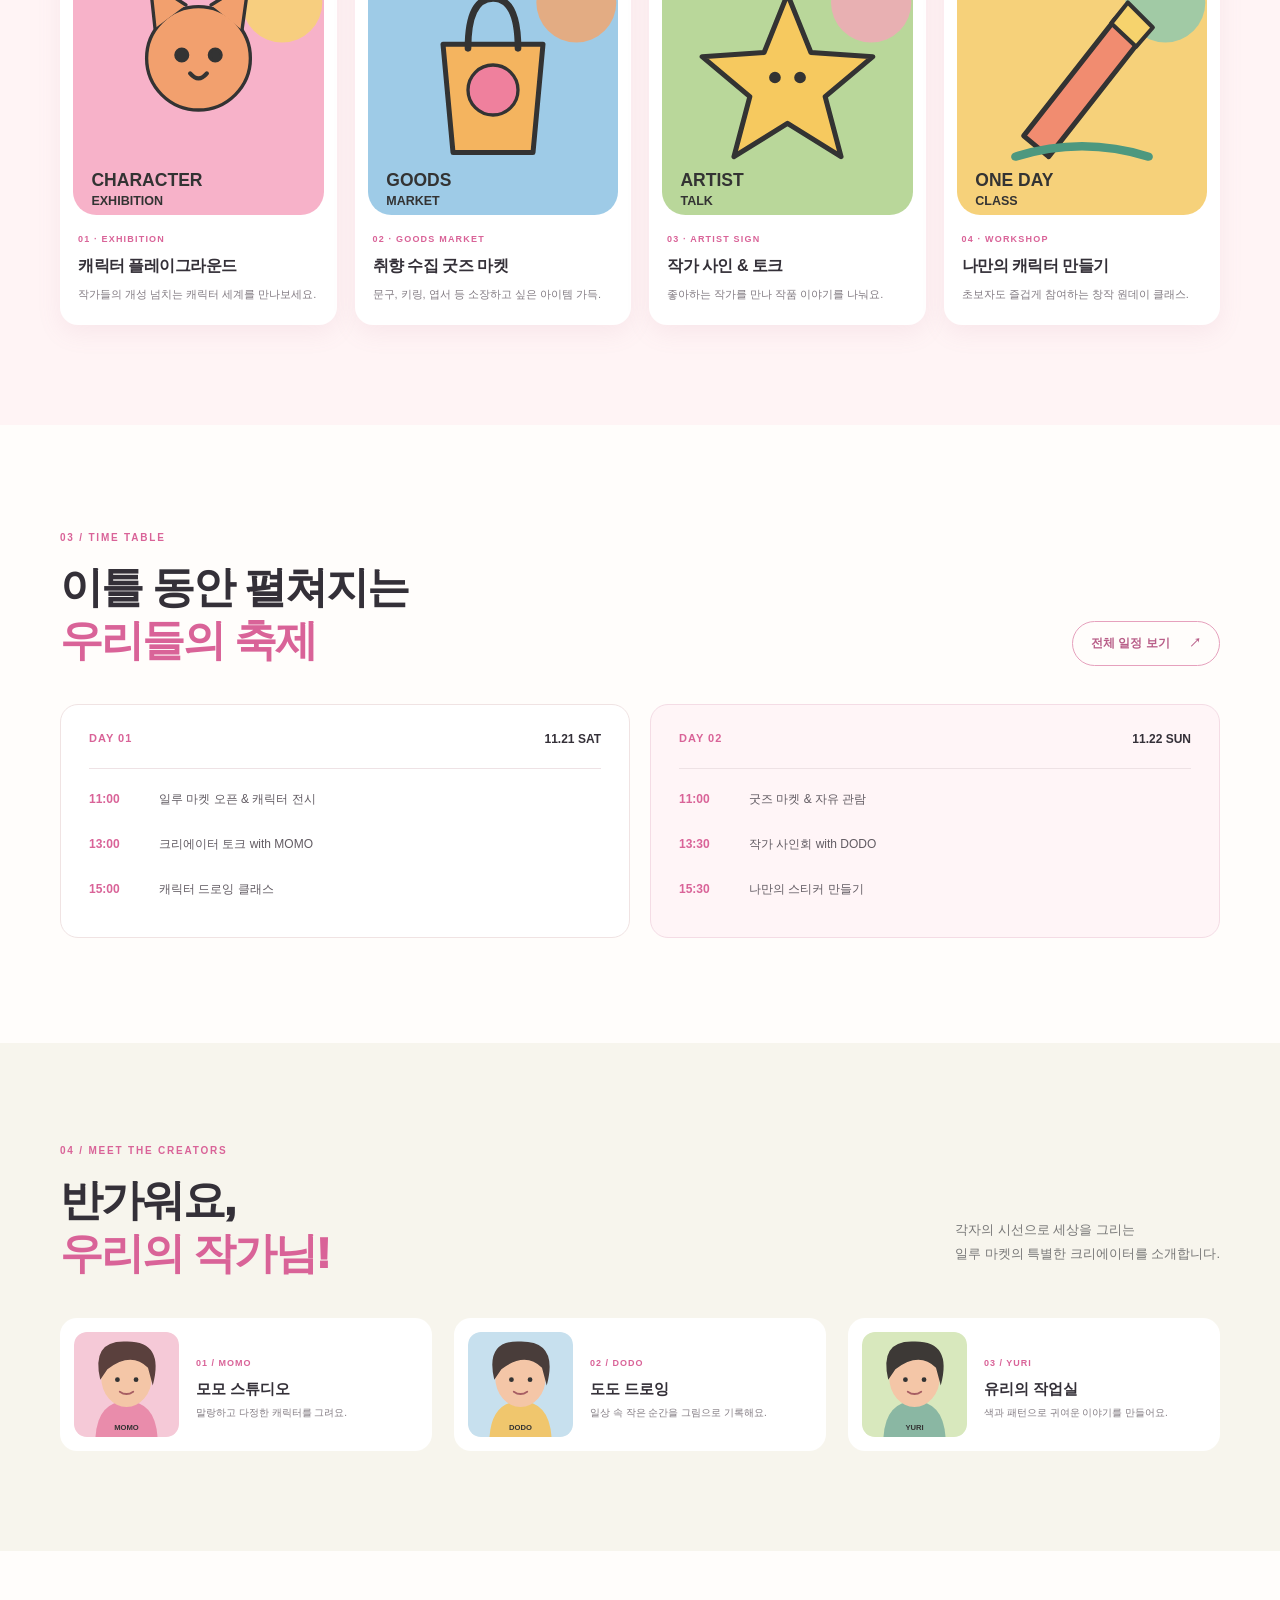
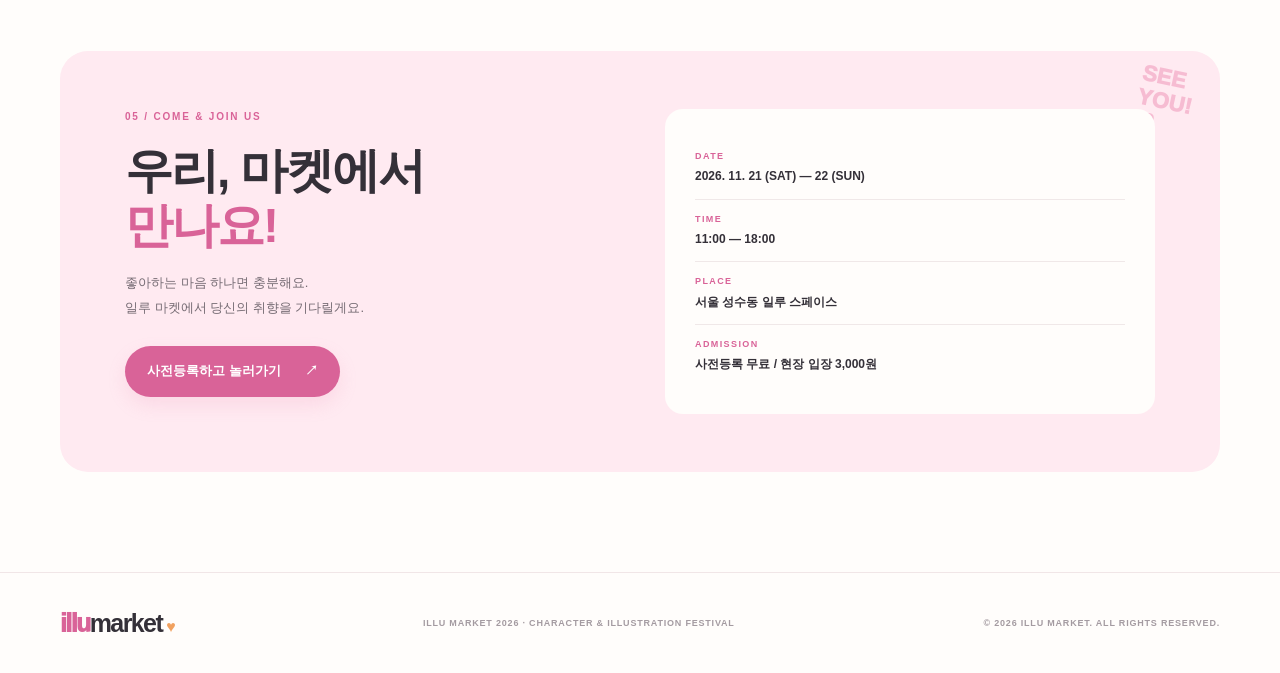
==== commit b395166a: "Update index.html" ====
--- a/index.html
+++ b/index.html
@@ -4,7 +4,7 @@
   <meta charset="UTF-8">
   <meta name="viewport" content="width=device-width, initial-scale=1.0">
   <meta name="description" content="캐릭터 창작자와 일러스트 작가가 함께하는 일루 마켓 2026">
-  <title>ILLU MARKET 2026 | 일루 마켓</title>
+  <title>ILLU MARKET 2026 | 일루 마켓 2026</title>
   <link rel="stylesheet" href="css/style.css">
   <script src="js/main.js" defer></script>
 </head>
@@ -22,19 +22,19 @@
     <section class="hero section-wrap">
       <div class="hero-copy">
         <p class="eyebrow"><span>♥</span> CHARACTER & ILLUSTRATION MARKET</p>
-        <h1>나의 취향이<br><em>커다란 즐거움</em>이 되는 곳!</h1>
+        <h1>반가워요. 나의 취향이<br><em>커다란 행복으로</em>꿈이 현실이 되는 곳!</h1>
         <p class="hero-desc">좋아하는 캐릭터를 만나고, 마음에 드는 일러스트를 발견하고,<br>창작자와 직접 이야기를 나누는 특별한 하루를 즐겨봐요.</p>
         <div class="hero-meta"><span>2026. 11. 21 — 11. 22</span><i></i><span>서울 성수동 일루 스페이스</span></div>
         <div class="hero-actions"><a class="btn-primary" href="register.html">지금 사전등록하기 <b>↗</b></a><button class="text-button" data-modal="schedule-modal">행사 일정 보기 <span>＋</span></button></div>
         <div class="hero-sticker">HELLO!<br>CREATORS <span>✦</span></div>
       </div>
-      <div class="hero-art"><img src="assets/hero-market.svg" alt="핑크 장바구니 안에 캐릭터 굿즈와 일러스트 소품이 담긴 축제 메인 일러스트"><span class="floating-note note-one">find your<br>favorite! ♡</span><span class="floating-note note-two">HAPPY<br>MARKET ✿</span></div>
+      <div class="hero-art"><img src="assets/hero-market.svg" alt="핑크 장바구니 안에 캐릭터 굿즈와 일러스트 소품이 담긴 축제. 메인 일러스트"><span class="floating-note note-one">find your<br>favorite! ♡</span><span class="floating-note note-two">HAPPY<br>MARKET ✿</span></div>
       <div class="hero-bottom"><span>DRAW · PLAY · SHARE</span><span>SCROLL TO EXPLORE ↓</span></div>
     </section>
 
     <section class="intro section-wrap" id="about">
       <div class="section-label">01 / ABOUT THE MARKET</div>
-      <div class="intro-grid"><h2>취향을 모으는<br>가장 사랑스러운 방법.</h2><div><p>일루 마켓은 캐릭터와 일러스트를 사랑하는 사람들이 한자리에 모이는 크리에이터 축제입니다. 작가의 개성이 담긴 작품부터 세상에 하나뿐인 굿즈까지, 당신의 일상에 작은 행복을 더해줄 취향을 만나보세요.</p><strong>나만의 작은 발견을 시작해 볼까요? <span>♥</span></strong></div></div>
+      <div class="intro-grid"><h2>취향을 모르면 알아가는<br>가장 사랑스러운 방법.</h2><div><p>일루 마켓은 캐릭터와 일러스트를 사랑하는 사람들이 한자리에 모이는 크리에이터 축제입니다. 작가의 개성이 담긴 작품부터 세상에 하나뿐인 굿즈까지, 당신의 일상에 작은 행복을 더해줄 취향을 만나보세요.</p><strong>나만의 작은 발견을 시작해 볼까요? <span>♥</span></strong></div></div>
       <div class="keyword-row"><span>#캐릭터전시</span><span>#일러스트굿즈</span><span>#작가와의만남</span><span>#원데이클래스</span></div>
     </section>
 
@@ -85,8 +85,8 @@
   <div class="modal" id="program-modal" role="dialog" aria-modal="true" aria-labelledby="program-title">
     <div class="modal-panel"><button class="modal-close" aria-label="닫기">×</button><div class="section-label">ALL PROGRAMS</div><h2 id="program-title">전체 프로그램 안내</h2>
       <div class="program-detail"><b>01 · 캐릭터 플레이그라운드</b><p>신진 캐릭터 작가들의 오리지널 작품과 세계관을 감상하는 전시 공간입니다. 양일 11:00–18:00</p></div>
-      <div class="program-detail"><b>02 · 취향 수집 굿즈 마켓</b><p>스티커, 엽서, 키링, 문구류 등 작가의 개성이 담긴 굿즈를 현장에서 만나보세요. 양일 11:00–18:00</p></div>
-      <div class="program-detail"><b>03 · 작가 사인 & 토크</b><p>참여 작가의 작업 과정과 캐릭터 탄생 이야기를 듣고 사인을 받을 수 있어요. 11월 22일 13:30</p></div>
+      <div class="program-detail"><b>02 · 취향 수집 굿즈 마켓</b><p>스티커, 엽서, 키링, 문구류 등등 작가의 개성이 담긴 굿즈를 현장에서 만나보세요. 원하는 작가가 없다고 실망하지 마세요. 양일 11:00–18:00</p></div>
+      <div class="program-detail"><b>03 · 작가 사인 & 토크 팬미팅 </b><p>참여 작가의 작업 과정과 캐릭터 탄생 이야기를 듣고 사인을 받을 수 있어요. 11월 22일 13:30</p></div>
       <div class="program-detail"><b>04 · 나만의 캐릭터 만들기</b><p>간단한 드로잉과 컬러링으로 나만의 캐릭터 굿즈를 만들어 보는 소규모 클래스입니다. 사전 예약 필수</p></div>
       <a class="btn-primary modal-cta" href="register.html">클래스 예약하기 ↗</a>
     </div>
